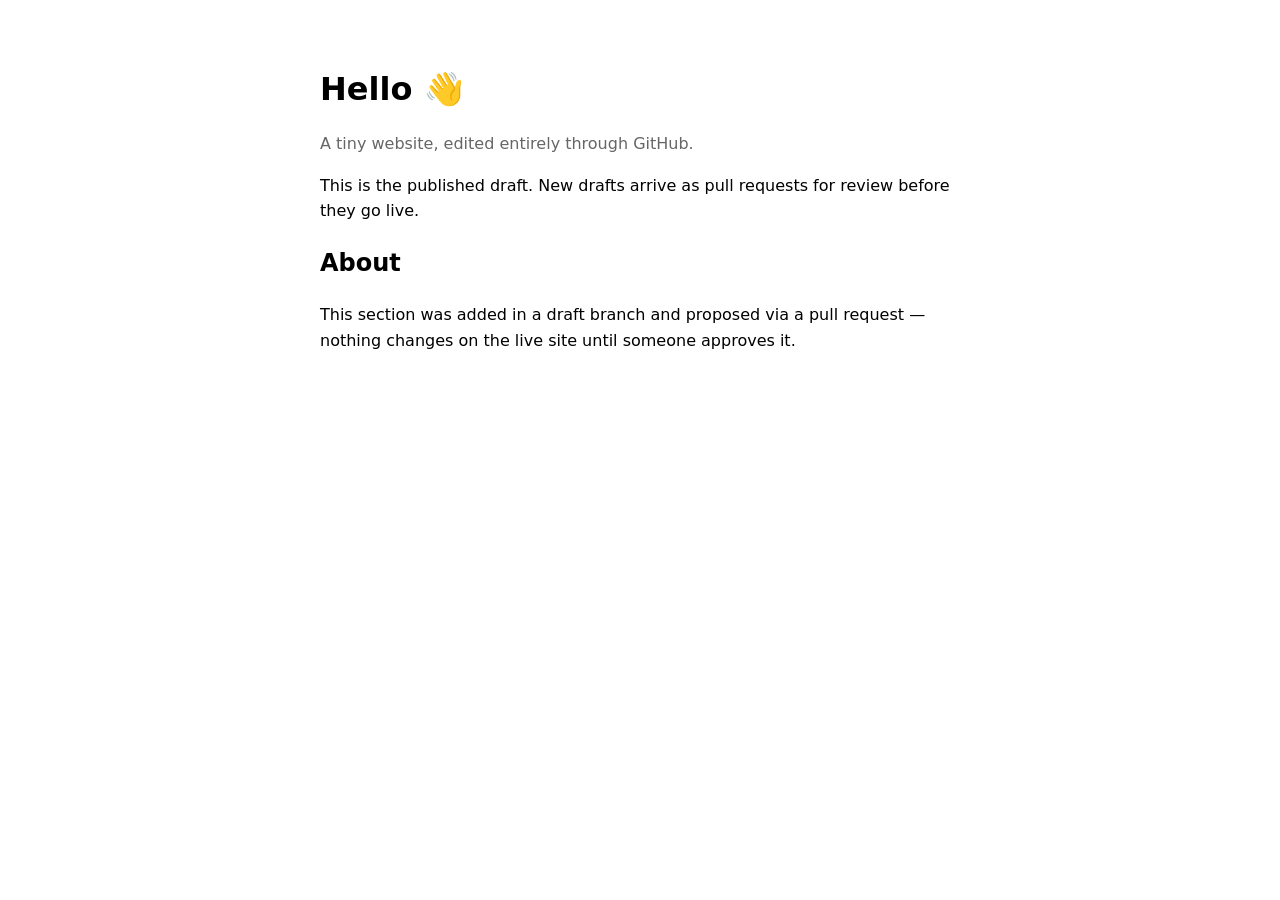
==== index.html @ 7a1f696b "Draft: add About section" ====
<!doctype html>
<html lang="en">
<head>
  <meta charset="utf-8">
  <meta name="viewport" content="width=device-width, initial-scale=1">
  <title>Website demo</title>
  <style>
    body { font-family: system-ui, sans-serif; max-width: 40rem; margin: 4rem auto; padding: 0 1rem; line-height: 1.6; }
    h1 { margin-bottom: 0.2rem; }
    .muted { color: #666; }
  </style>
</head>
<body>
  <h1>Hello 👋</h1>
  <p class="muted">A tiny website, edited entirely through GitHub.</p>
  <p>This is the published draft. New drafts arrive as pull requests for review before they go live.</p>
  <h2>About</h2>
  <p>This section was added in a draft branch and proposed via a pull request — nothing changes on the live site until someone approves it.</p>
</body>
</html>
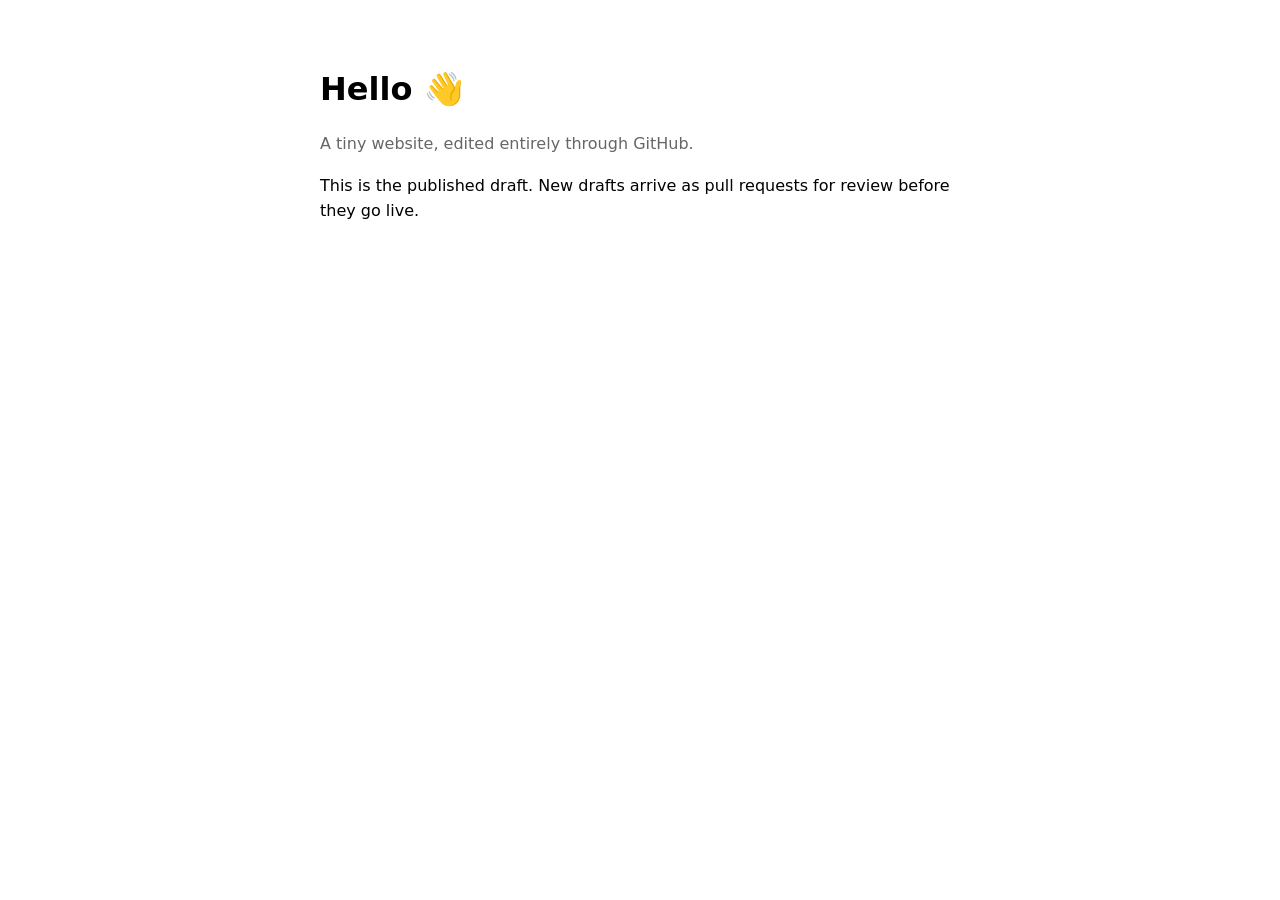
==== commit a2f7716d: "Deploying to gh-pages from @ ivyleavedtoadflax/website-demo@ed98d2f54dcff71f4f77a517898fc9595436c107" ====
--- a/index.html
+++ b/index.html
@@ -14,7 +14,5 @@
   <h1>Hello 👋</h1>
   <p class="muted">A tiny website, edited entirely through GitHub.</p>
   <p>This is the published draft. New drafts arrive as pull requests for review before they go live.</p>
-  <h2>About</h2>
-  <p>This section was added in a draft branch and proposed via a pull request — nothing changes on the live site until someone approves it.</p>
 </body>
 </html>
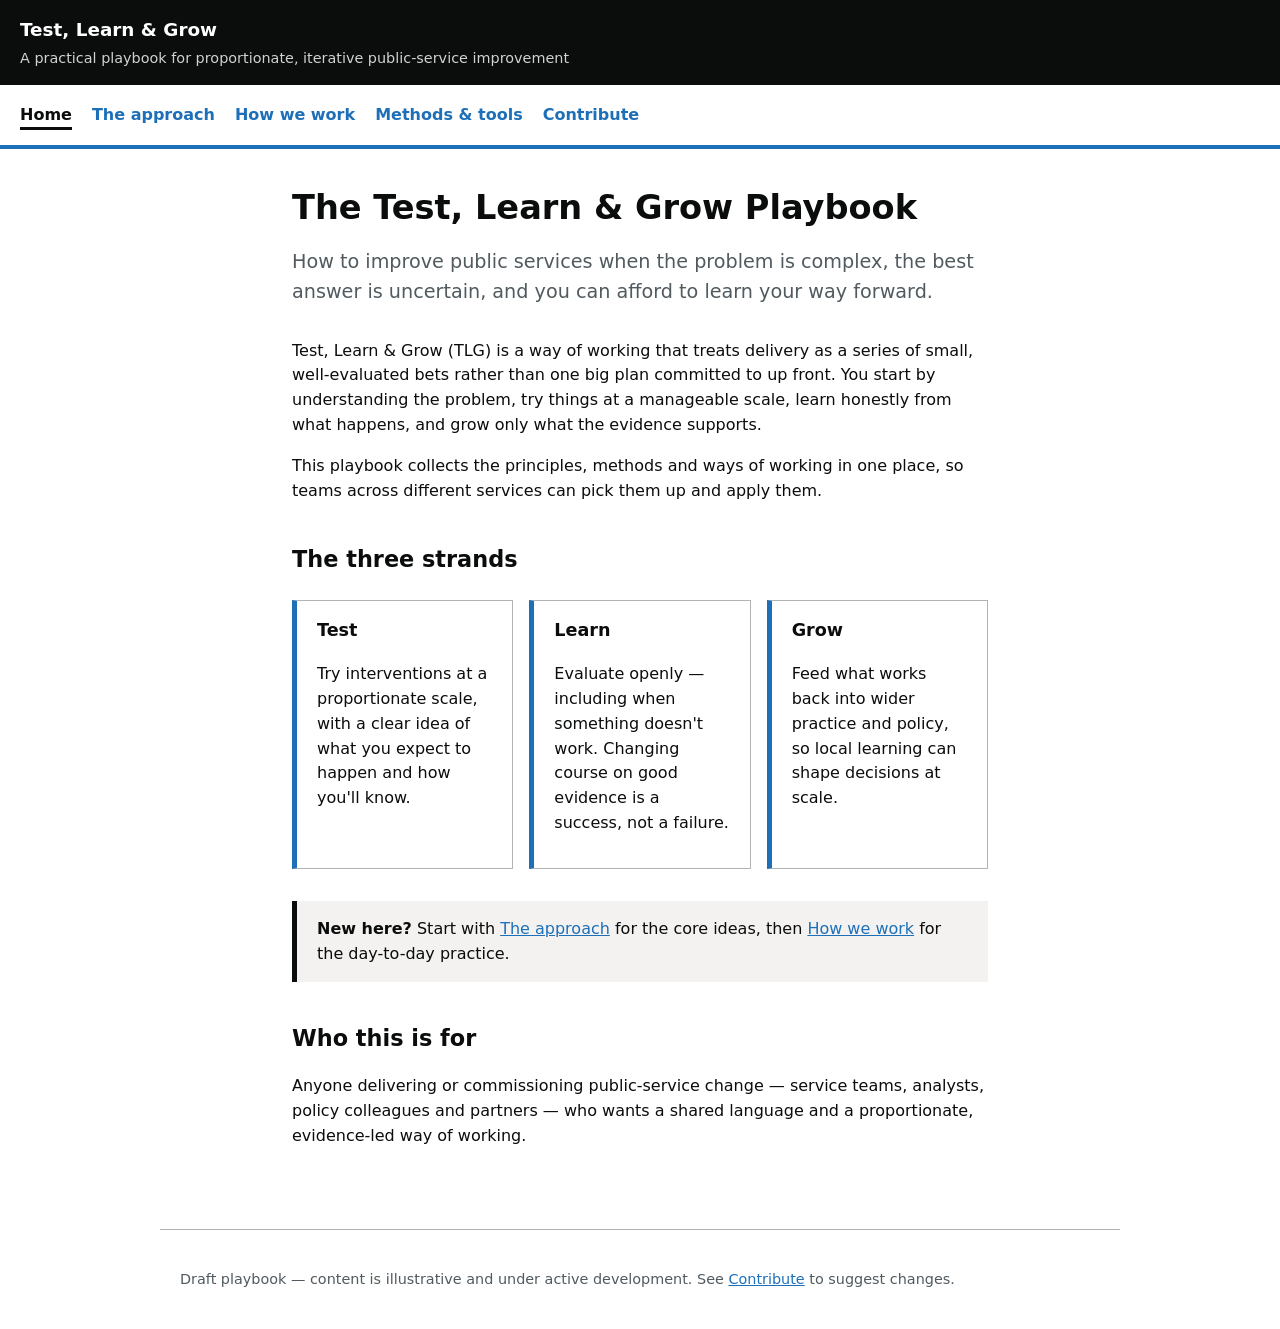
==== commit 04c8660e: "Add Test, Learn & Grow playbook (5 pages)" ====
--- a/index.html
+++ b/index.html
@@ -3,16 +3,71 @@
 <head>
   <meta charset="utf-8">
   <meta name="viewport" content="width=device-width, initial-scale=1">
-  <title>Website demo</title>
-  <style>
-    body { font-family: system-ui, sans-serif; max-width: 40rem; margin: 4rem auto; padding: 0 1rem; line-height: 1.6; }
-    h1 { margin-bottom: 0.2rem; }
-    .muted { color: #666; }
-  </style>
+  <title>Test, Learn & Grow Playbook</title>
+  <link rel="stylesheet" href="assets/style.css">
 </head>
 <body>
-  <h1>Hello 👋</h1>
-  <p class="muted">A tiny website, edited entirely through GitHub.</p>
-  <p>This is the published draft. New drafts arrive as pull requests for review before they go live.</p>
+  <header class="site-header">
+    <div class="brand">Test, Learn &amp; Grow</div>
+    <div class="tagline">A practical playbook for proportionate, iterative public-service improvement</div>
+  </header>
+  <nav class="primary" aria-label="Primary">
+    <ul>
+      <li><a href="index.html" aria-current="page">Home</a></li>
+      <li><a href="approach.html">The approach</a></li>
+      <li><a href="how-we-work.html">How we work</a></li>
+      <li><a href="methods.html">Methods &amp; tools</a></li>
+      <li><a href="contribute.html">Contribute</a></li>
+    </ul>
+  </nav>
+
+  <main>
+    <h1>The Test, Learn &amp; Grow Playbook</h1>
+    <p class="lede">How to improve public services when the problem is complex, the
+      best answer is uncertain, and you can afford to learn your way forward.</p>
+
+    <p>Test, Learn &amp; Grow (TLG) is a way of working that treats delivery as a
+      series of small, well-evaluated bets rather than one big plan committed to up
+      front. You start by understanding the problem, try things at a manageable scale,
+      learn honestly from what happens, and grow only what the evidence supports.</p>
+
+    <p>This playbook collects the principles, methods and ways of working in one place,
+      so teams across different services can pick them up and apply them.</p>
+
+    <h2>The three strands</h2>
+    <div class="cards three">
+      <div class="card">
+        <h3>Test</h3>
+        <p>Try interventions at a proportionate scale, with a clear idea of what you
+          expect to happen and how you'll know.</p>
+      </div>
+      <div class="card">
+        <h3>Learn</h3>
+        <p>Evaluate openly — including when something doesn't work. Changing course on
+          good evidence is a success, not a failure.</p>
+      </div>
+      <div class="card">
+        <h3>Grow</h3>
+        <p>Feed what works back into wider practice and policy, so local learning can
+          shape decisions at scale.</p>
+      </div>
+    </div>
+
+    <div class="callout">
+      <strong>New here?</strong> Start with <a href="approach.html">The approach</a> for
+      the core ideas, then <a href="how-we-work.html">How we work</a> for the day-to-day
+      practice.
+    </div>
+
+    <h2>Who this is for</h2>
+    <p>Anyone delivering or commissioning public-service change — service teams, analysts,
+      policy colleagues and partners — who wants a shared language and a proportionate,
+      evidence-led way of working.</p>
+  </main>
+
+  <footer class="site-footer">
+    <p>Draft playbook — content is illustrative and under active development.
+      See <a href="contribute.html">Contribute</a> to suggest changes.</p>
+  </footer>
 </body>
 </html>
--- a/assets/style.css
+++ b/assets/style.css
@@ -0,0 +1,97 @@
+:root {
+  --ink: #0b0c0c;
+  --muted: #505a5f;
+  --accent: #1d70b8;
+  --line: #b1b4b6;
+  --bg-soft: #f3f2f1;
+  --maxw: 46rem;
+}
+
+* { box-sizing: border-box; }
+
+body {
+  font-family: system-ui, -apple-system, "Segoe UI", Helvetica, Arial, sans-serif;
+  color: var(--ink);
+  line-height: 1.55;
+  margin: 0;
+}
+
+a { color: var(--accent); }
+a:hover { color: #003078; }
+
+/* Header + nav */
+.site-header {
+  background: var(--ink);
+  color: #fff;
+  padding: 1rem 1.25rem;
+}
+.site-header a { color: #fff; text-decoration: none; }
+.site-header .brand { font-weight: 700; font-size: 1.15rem; }
+.site-header .tagline { color: #cfd2d3; font-size: 0.9rem; margin-top: 0.15rem; }
+
+nav.primary {
+  border-bottom: 4px solid var(--accent);
+  background: #fff;
+}
+nav.primary ul {
+  list-style: none;
+  display: flex;
+  flex-wrap: wrap;
+  gap: 0.25rem 1.25rem;
+  margin: 0;
+  padding: 0.75rem 1.25rem;
+  max-width: 60rem;
+}
+nav.primary a {
+  text-decoration: none;
+  font-weight: 600;
+  padding: 0.2rem 0;
+  border-bottom: 3px solid transparent;
+}
+nav.primary a:hover { border-bottom-color: var(--accent); }
+nav.primary a[aria-current="page"] { border-bottom-color: var(--ink); color: var(--ink); }
+
+/* Main */
+main {
+  max-width: var(--maxw);
+  margin: 0 auto;
+  padding: 2.5rem 1.25rem 4rem;
+}
+h1 { font-size: 2.1rem; line-height: 1.15; margin: 0 0 0.5rem; }
+h2 { font-size: 1.4rem; margin-top: 2.4rem; }
+h3 { font-size: 1.1rem; margin-top: 1.8rem; }
+.lede { font-size: 1.2rem; color: var(--muted); margin-bottom: 2rem; }
+
+ul, ol { padding-left: 1.25rem; }
+li { margin: 0.35rem 0; }
+
+/* Phase / strand cards */
+.cards { display: grid; gap: 1rem; grid-template-columns: 1fr; margin: 1.5rem 0; }
+@media (min-width: 40rem) { .cards.three { grid-template-columns: repeat(3, 1fr); } }
+.card {
+  border: 1px solid var(--line);
+  border-left: 5px solid var(--accent);
+  padding: 1rem 1.25rem;
+  background: #fff;
+}
+.card h3 { margin-top: 0; }
+
+.callout {
+  background: var(--bg-soft);
+  border-left: 5px solid var(--ink);
+  padding: 1rem 1.25rem;
+  margin: 2rem 0;
+}
+
+table { border-collapse: collapse; width: 100%; margin: 1.5rem 0; }
+th, td { text-align: left; padding: 0.6rem 0.75rem; border-bottom: 1px solid var(--line); vertical-align: top; }
+th { border-bottom: 2px solid var(--ink); }
+
+footer.site-footer {
+  border-top: 1px solid var(--line);
+  padding: 1.5rem 1.25rem;
+  color: var(--muted);
+  font-size: 0.9rem;
+  max-width: 60rem;
+  margin: 0 auto;
+}
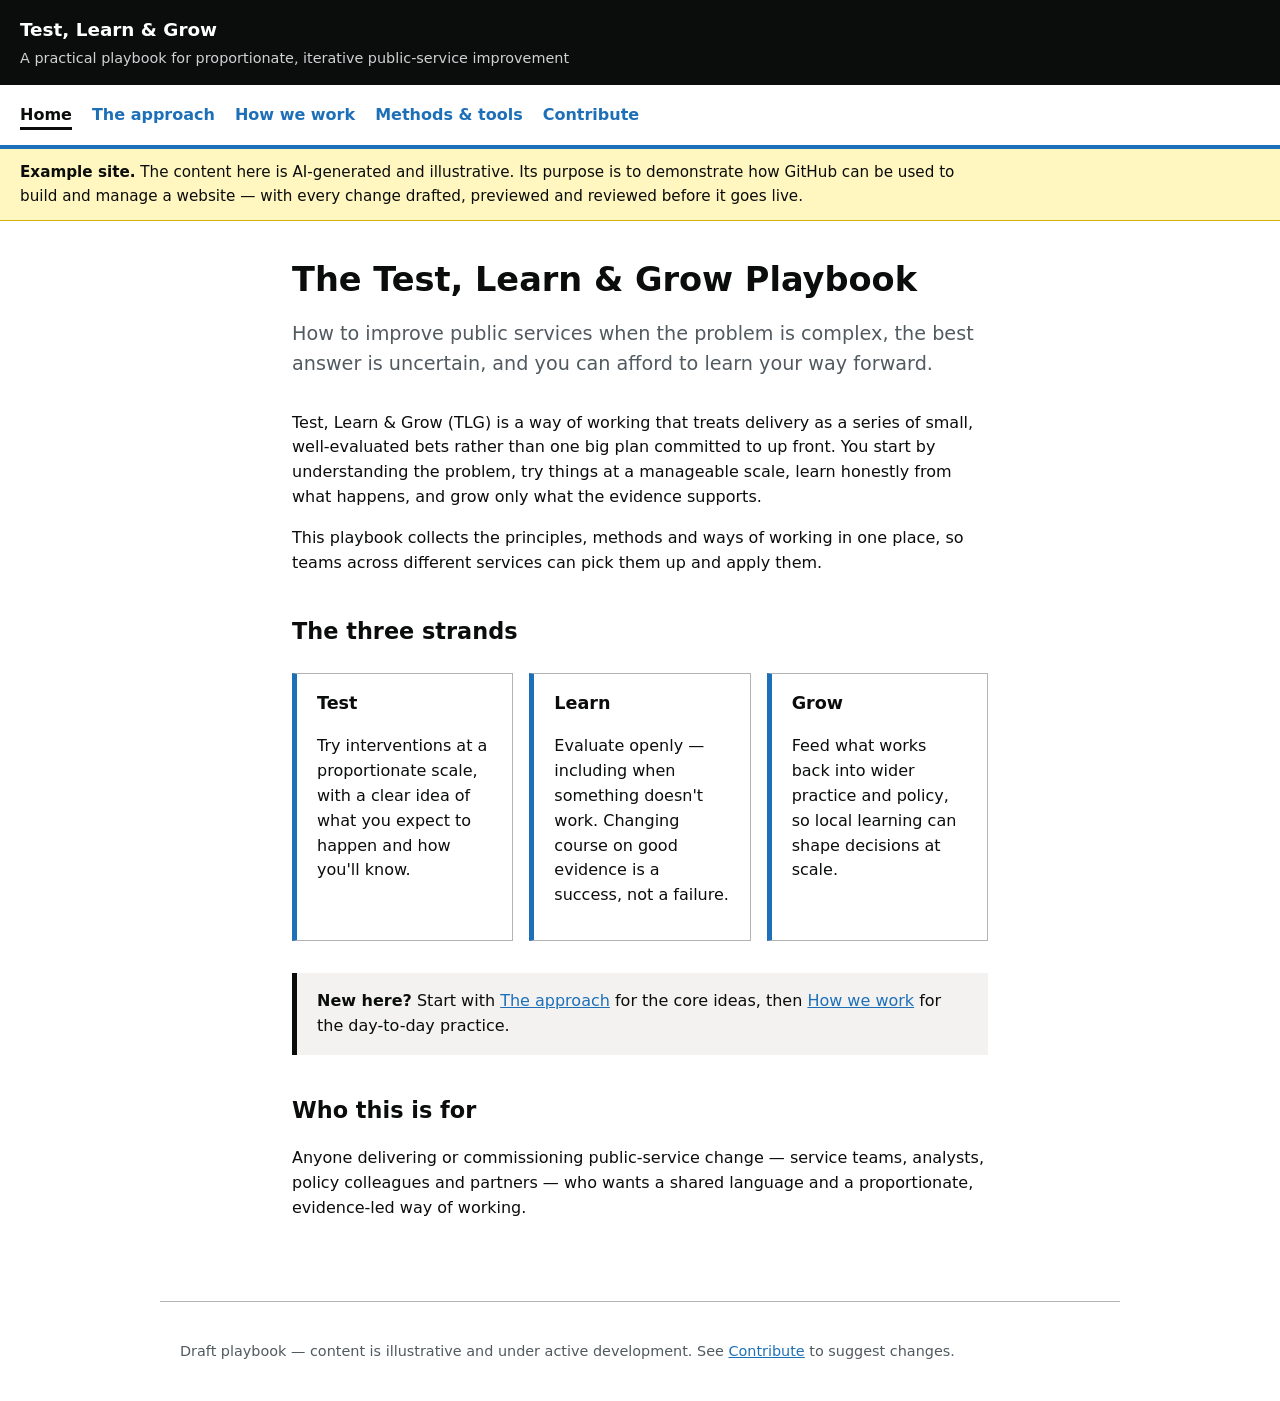
==== commit 797bb5a1: "Add demo/AI-generated disclaimer banner site-wide" ====
--- a/index.html
+++ b/index.html
@@ -21,6 +21,11 @@
     </ul>
   </nav>
 
+  <div class="demo-banner" role="note">
+    <p><strong>Example site.</strong> The content here is AI-generated and illustrative.
+      Its purpose is to demonstrate how GitHub can be used to build and manage a website —
+      with every change drafted, previewed and reviewed before it goes live.</p>
+  </div>
   <main>
     <h1>The Test, Learn &amp; Grow Playbook</h1>
     <p class="lede">How to improve public services when the problem is complex, the
--- a/assets/style.css
+++ b/assets/style.css
@@ -76,6 +76,15 @@
 }
 .card h3 { margin-top: 0; }
 
+.demo-banner {
+  background: #fff7bf;
+  border-bottom: 1px solid #d4b106;
+  color: var(--ink);
+  padding: 0.75rem 1.25rem;
+  font-size: 0.95rem;
+}
+.demo-banner p { max-width: 60rem; margin: 0; }
+
 .callout {
   background: var(--bg-soft);
   border-left: 5px solid var(--ink);
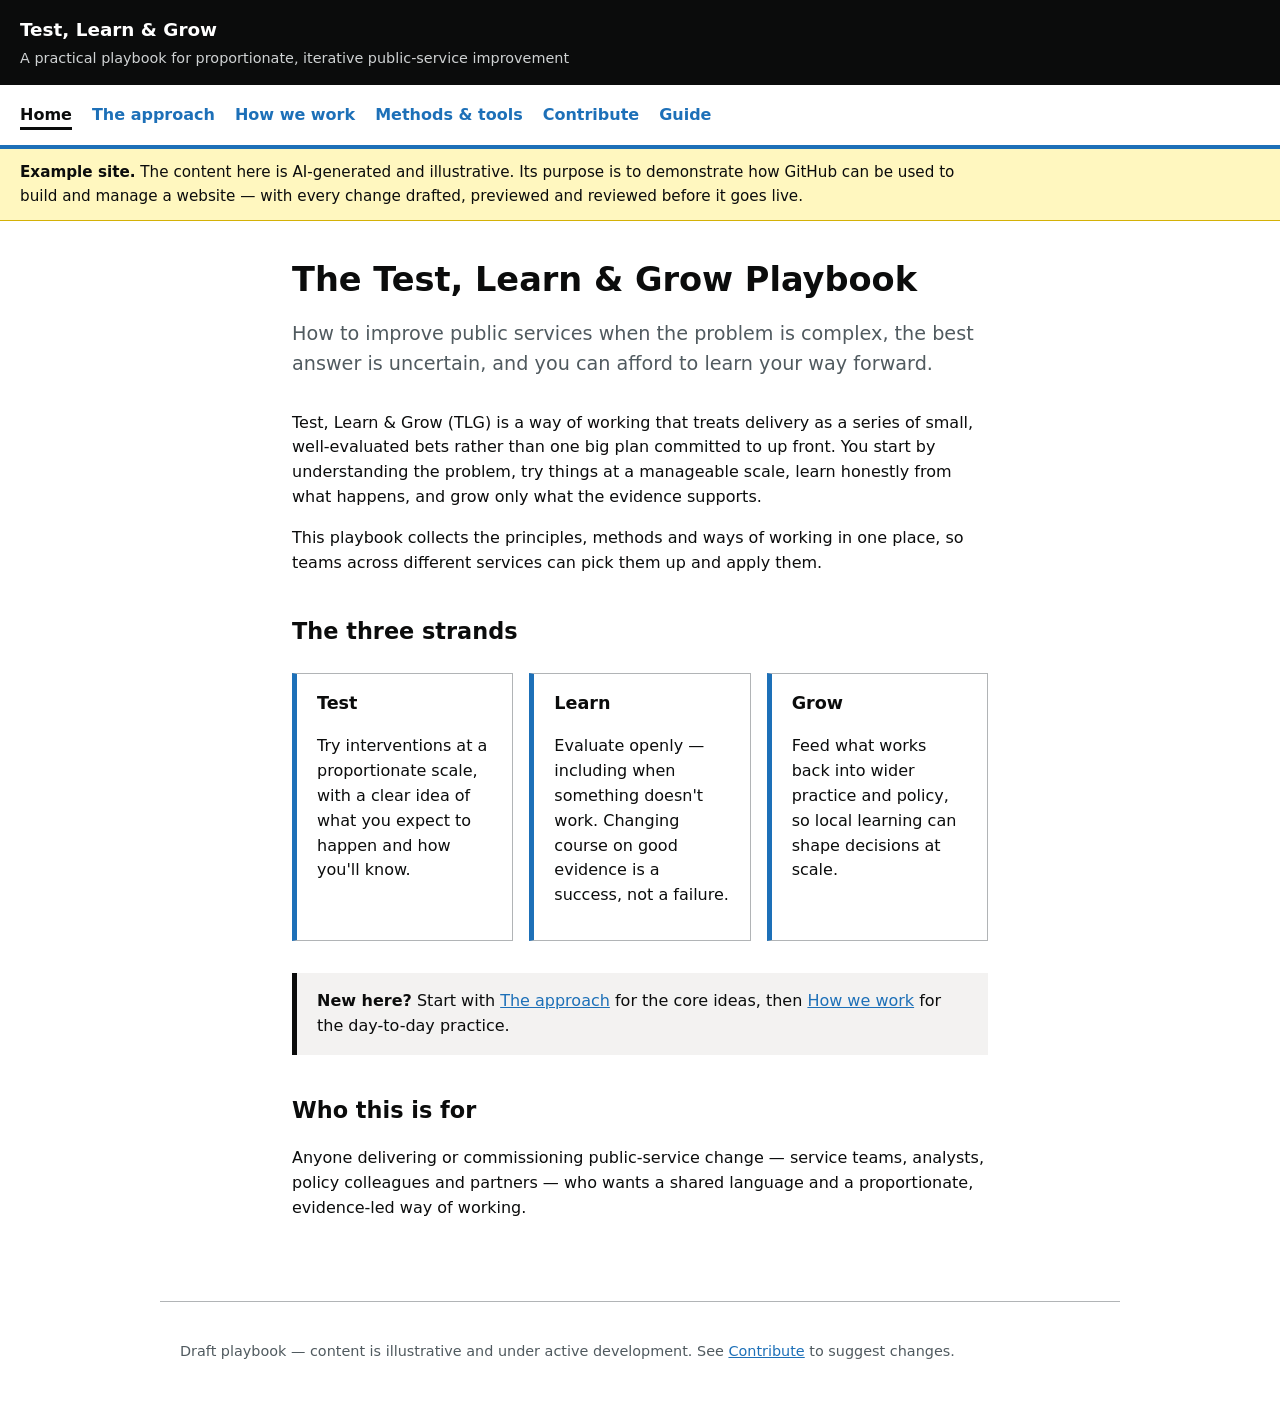
==== commit 2907f68a: "Add Guide page explaining the GitHub content workflow" ====
--- a/index.html
+++ b/index.html
@@ -18,6 +18,7 @@
       <li><a href="how-we-work.html">How we work</a></li>
       <li><a href="methods.html">Methods &amp; tools</a></li>
       <li><a href="contribute.html">Contribute</a></li>
+      <li><a href="guide.html">Guide</a></li>
     </ul>
   </nav>
 
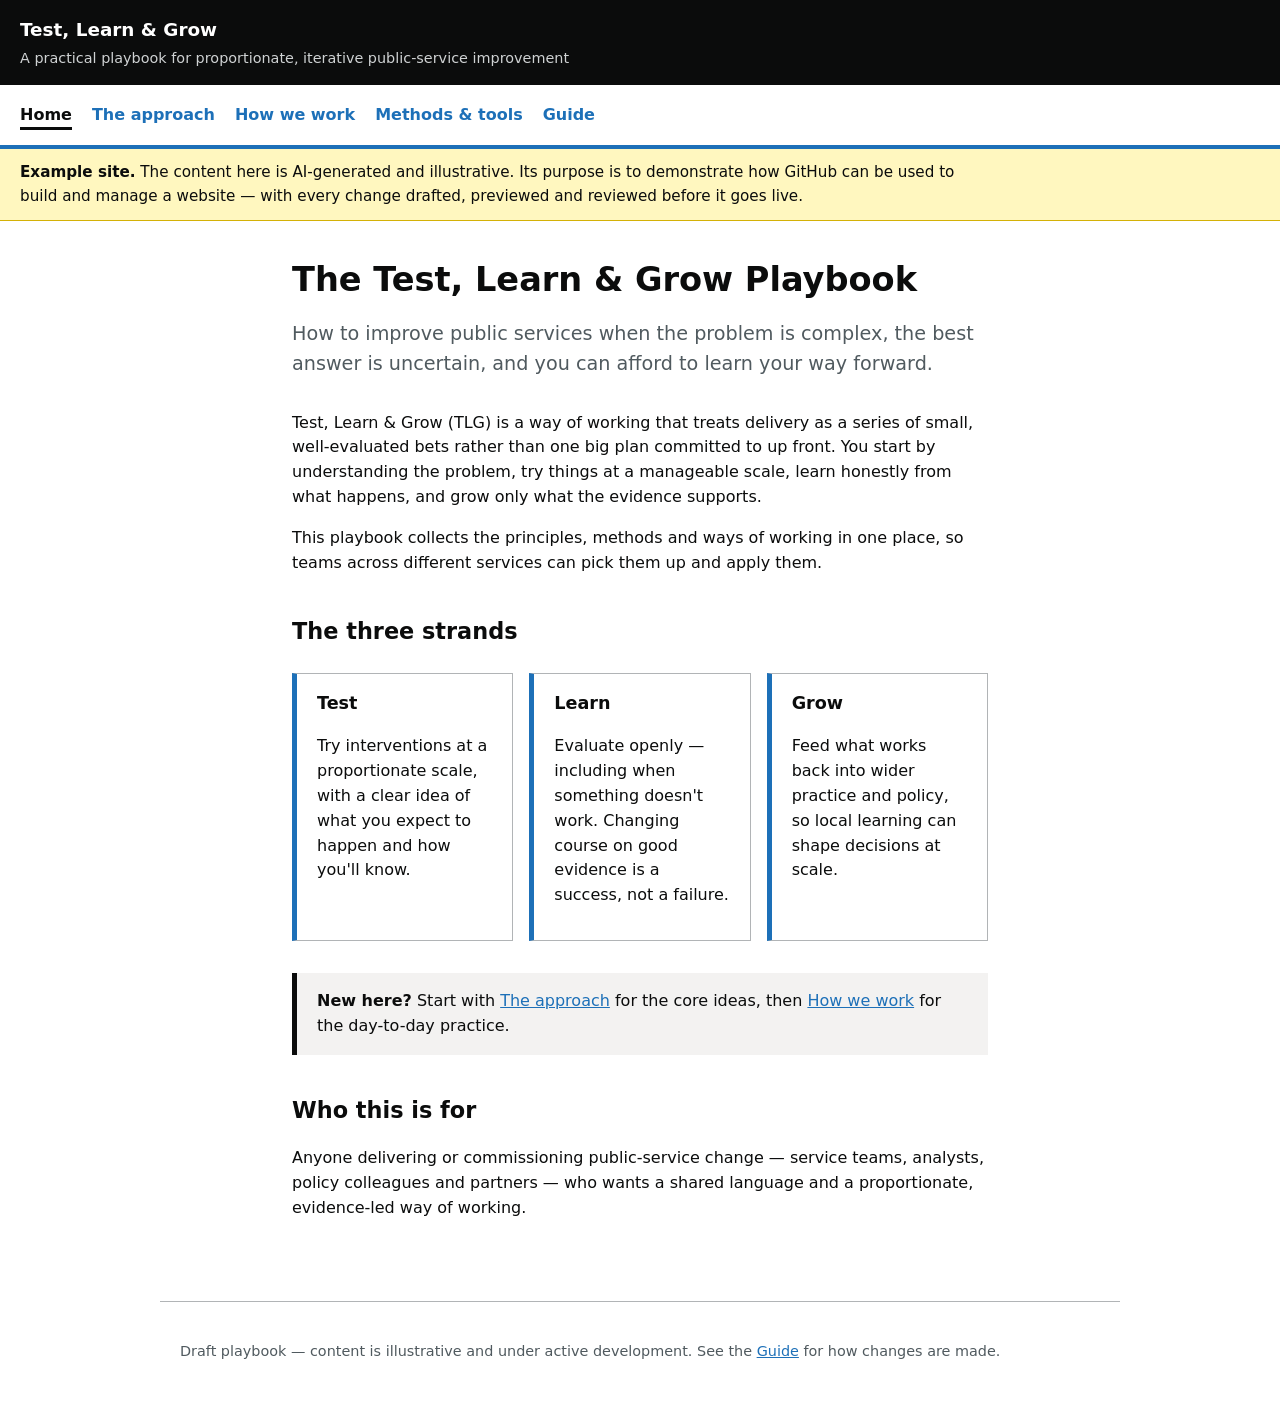
==== commit 0535bad5: "Remove Contribute page; fold its purpose into the Guide" ====
--- a/index.html
+++ b/index.html
@@ -17,7 +17,6 @@
       <li><a href="approach.html">The approach</a></li>
       <li><a href="how-we-work.html">How we work</a></li>
       <li><a href="methods.html">Methods &amp; tools</a></li>
-      <li><a href="contribute.html">Contribute</a></li>
       <li><a href="guide.html">Guide</a></li>
     </ul>
   </nav>
@@ -73,7 +72,7 @@
 
   <footer class="site-footer">
     <p>Draft playbook — content is illustrative and under active development.
-      See <a href="contribute.html">Contribute</a> to suggest changes.</p>
+      See the <a href="guide.html">Guide</a> for how changes are made.</p>
   </footer>
 </body>
 </html>
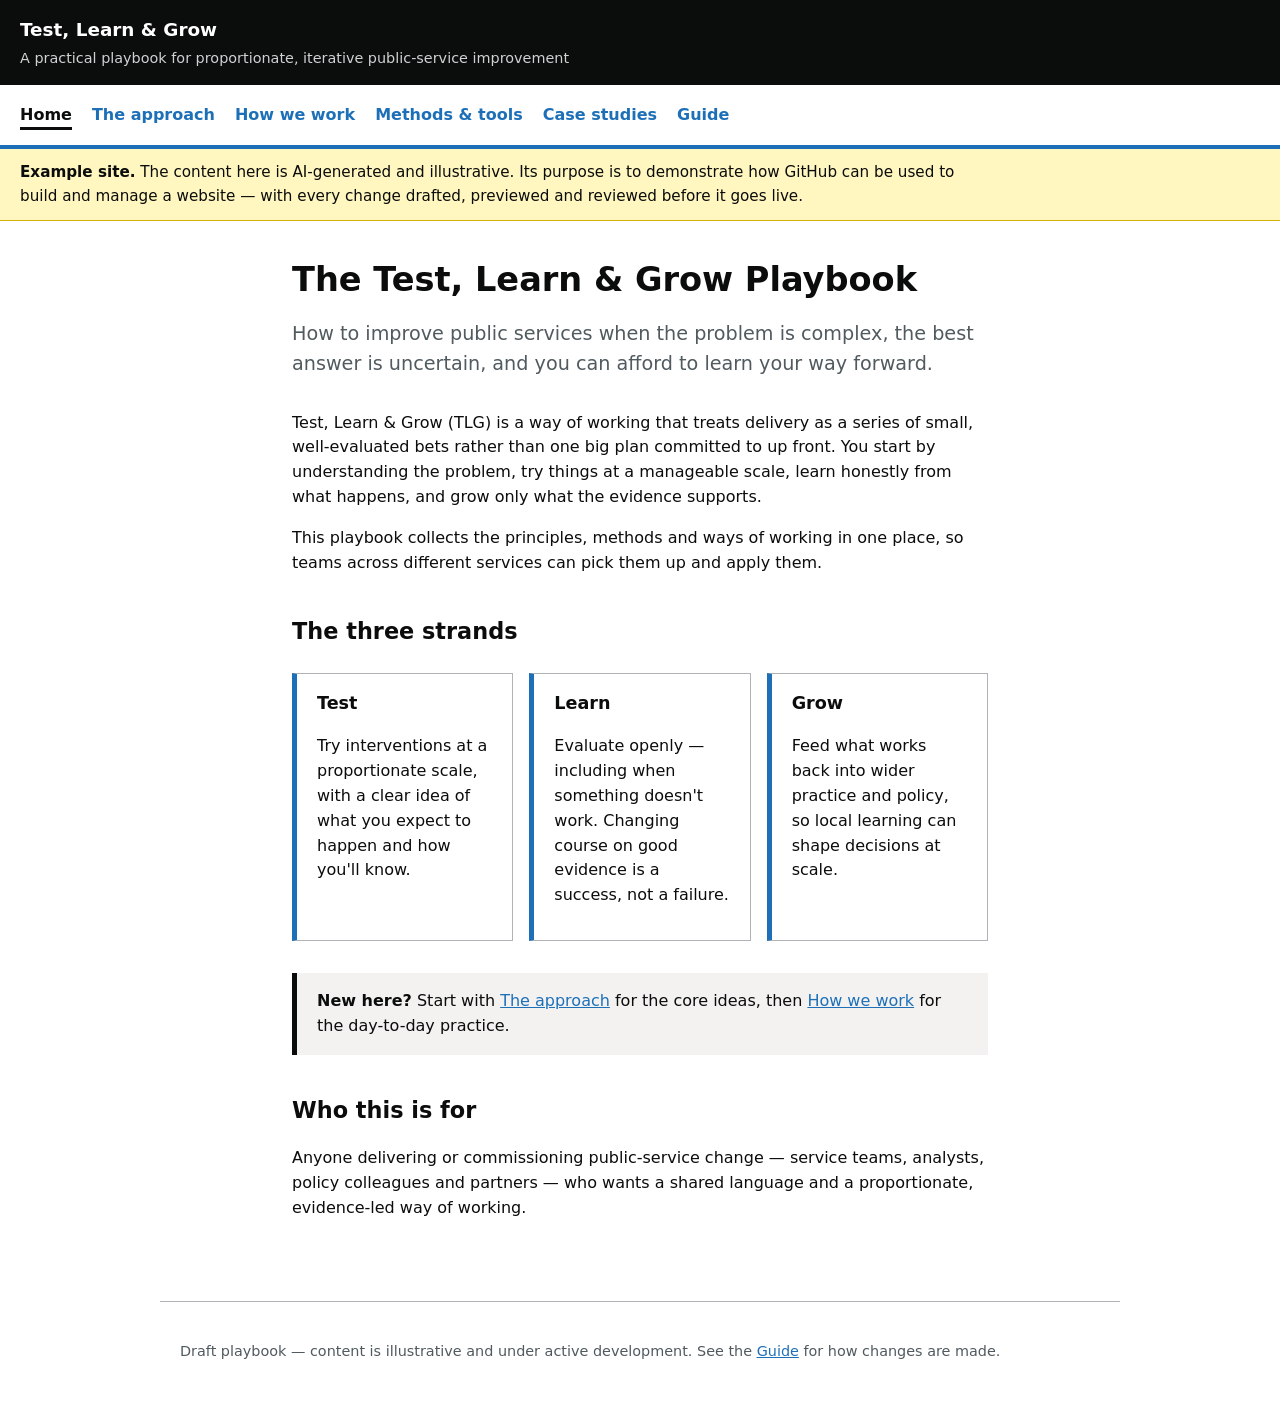
==== commit 0db9ad3e: "Add Case studies section (rebuilt cleanly on current main)" ====
--- a/index.html
+++ b/index.html
@@ -17,6 +17,7 @@
       <li><a href="approach.html">The approach</a></li>
       <li><a href="how-we-work.html">How we work</a></li>
       <li><a href="methods.html">Methods &amp; tools</a></li>
+      <li><a href="case-studies.html">Case studies</a></li>
       <li><a href="guide.html">Guide</a></li>
     </ul>
   </nav>
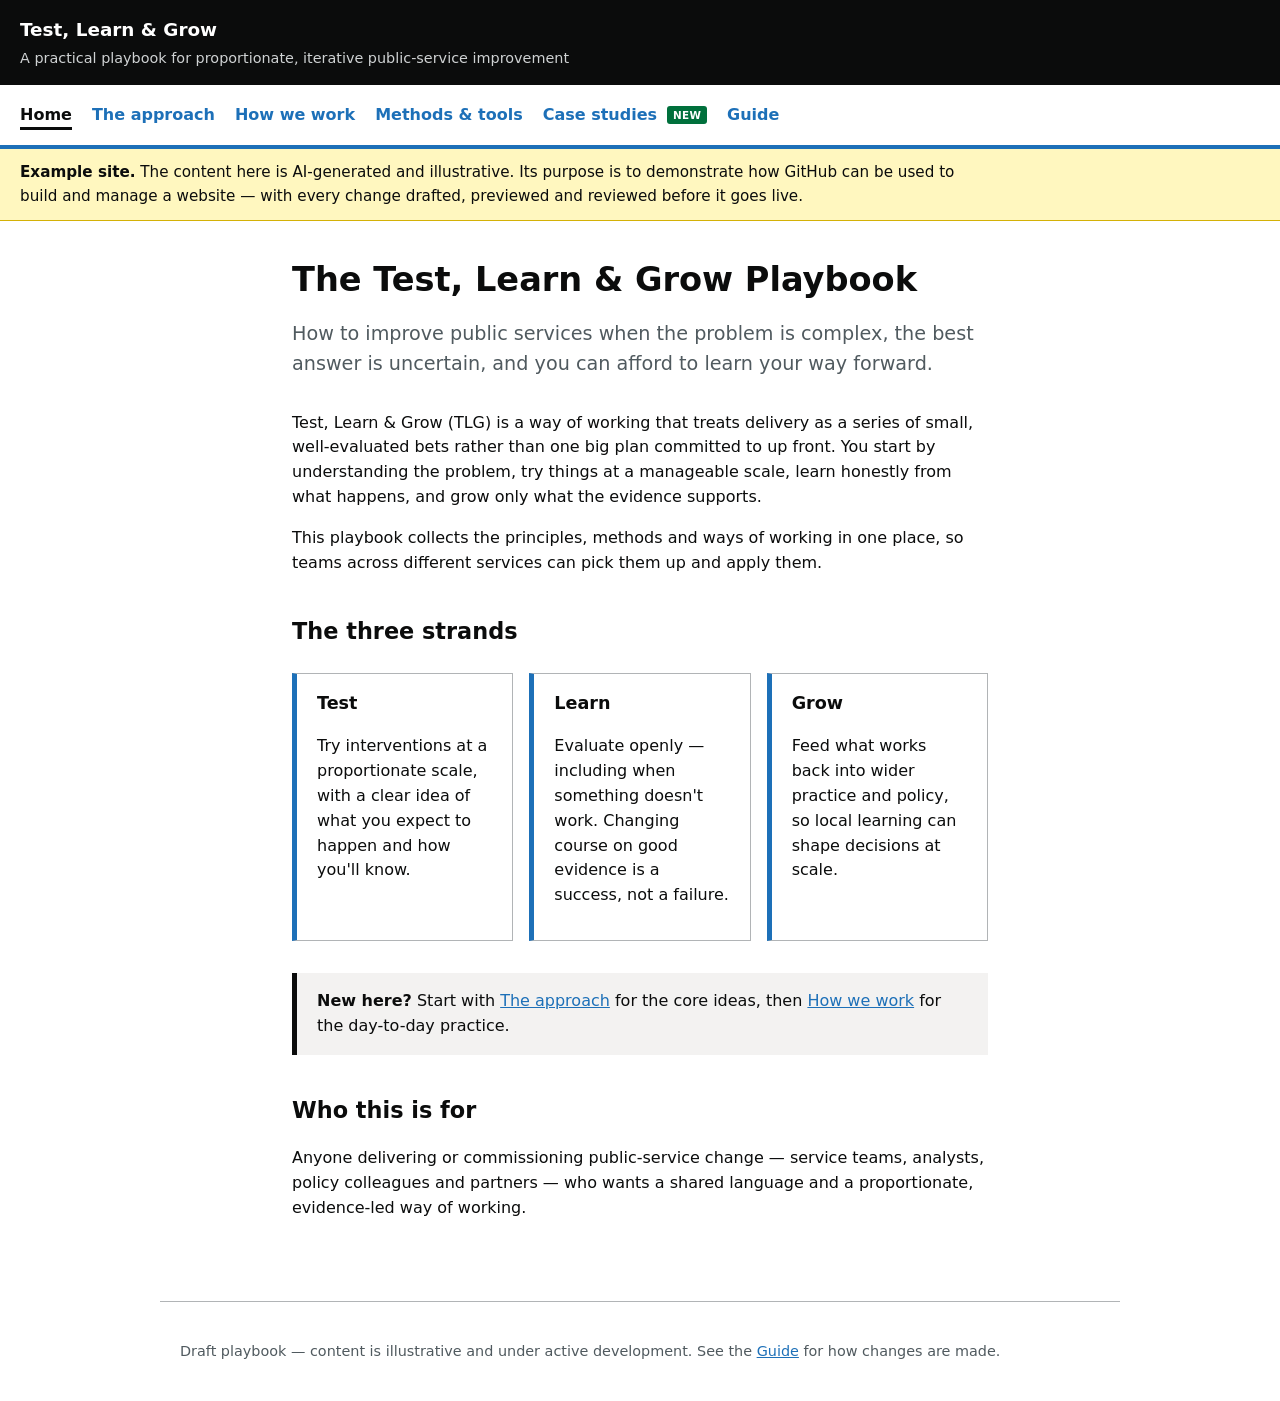
==== commit 0f07e9fa: "Flag Case studies as a new page (nav badge + banner)" ====
--- a/index.html
+++ b/index.html
@@ -17,7 +17,7 @@
       <li><a href="approach.html">The approach</a></li>
       <li><a href="how-we-work.html">How we work</a></li>
       <li><a href="methods.html">Methods &amp; tools</a></li>
-      <li><a href="case-studies.html">Case studies</a></li>
+      <li><a href="case-studies.html">Case studies <span class="nav-new">New</span></a></li>
       <li><a href="guide.html">Guide</a></li>
     </ul>
   </nav>
--- a/assets/style.css
+++ b/assets/style.css
@@ -76,6 +76,28 @@
 }
 .card h3 { margin-top: 0; }
 
+.nav-new {
+  display: inline-block;
+  background: #00703c;
+  color: #fff;
+  font-size: 0.65rem;
+  font-weight: 700;
+  letter-spacing: 0.04em;
+  text-transform: uppercase;
+  padding: 0.05rem 0.35rem;
+  border-radius: 3px;
+  margin-left: 0.3rem;
+  vertical-align: middle;
+}
+
+.new-banner {
+  background: #cce2d8;
+  border-left: 5px solid #00703c;
+  padding: 0.85rem 1.25rem;
+  margin: 0 0 1.5rem;
+}
+.new-banner p { margin: 0; }
+
 .demo-banner {
   background: #fff7bf;
   border-bottom: 1px solid #d4b106;
